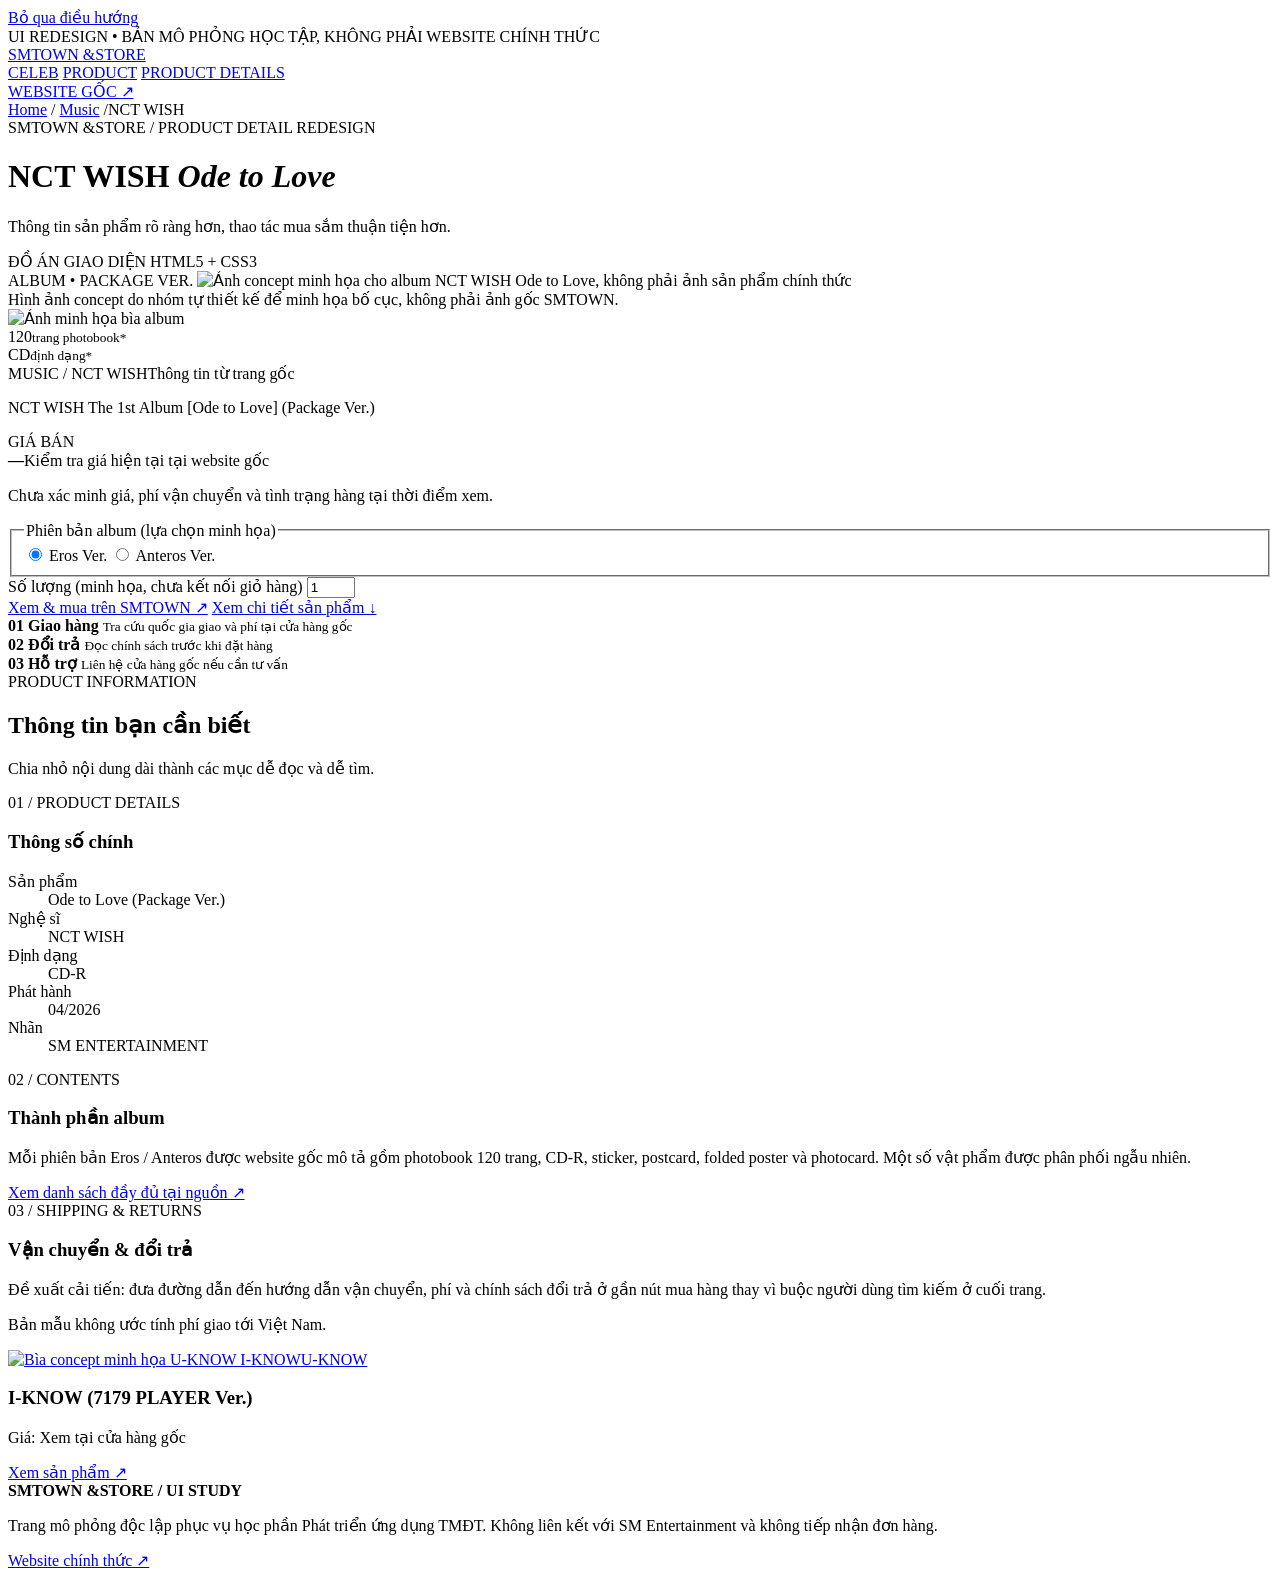
==== index.html @ f1888b81 "Update index.html" ====
<!DOCTYPE html>
<html lang="vi">
    <head>
        <meta charset="UTF-8">
        <meta name="viewport" content="width=device-width, initial-scale=1.0">
        <meta name="description" content="Bài thực hành cải tiến giao diện trang chi tiết sản phẩm SMTOWN &STORE bằng HTML5 và CSS3.">
        <title>NCT WISH – Ode to Love | SMTOWN &STORE – UI Redesign</title>
        <link rel="stylesheet" href="styles.css">
    </head>
    <body>
        <a class="skip-link" href="#main">Bỏ qua điều hướng</a>
        <div class="announcement">UI REDESIGN • BẢN MÔ PHỎNG HỌC TẬP, KHÔNG PHẢI WEBSITE CHÍNH THỨC</div>
        <header class="site-header">
            <div class="header-inner container">
                <a class="brand" href="https://en.smtownandstore.com/" target="_blank" rel="noopener noreferrer" aria-label="SMTOWN and Store - mở website gốc">SMTOWN <span>&amp;STORE</span></a>
                <nav class="primary-nav" aria-label="Điều hướng chính">
                    <a href="#related">CELEB</a>
                    <a href="#related">PRODUCT</a>
                    <a href="#details">PRODUCT DETAILS</a>
                </nav>
                <div class="header-actions">
                <a href="https://en.smtownandstore.com/" target="_blank" rel="noopener noreferrer">WEBSITE GỐC ↗</a>
                </div>
            </div>
    </header>
    <main class="container" id="main">
        <nav class="breadcrumbs" aria-label="Đường dẫn">
            <a href="https://en.smtownandstore.com/">Home</a>
            <span aria-hidden="true">/</span>
            <a href="https://en.smtownandstore.com/category/product/59/">Music</a>
            <span aria-hidden="true">/</span><span aria-current="page">NCT WISH</span>
        </nav>
        <div class="page-intro"><div>
            <span class="eyebrow">SMTOWN &amp;STORE / PRODUCT DETAIL REDESIGN</span>
            <h1>NCT WISH <em>Ode to Love</em></h1>
            <p>Thông tin sản phẩm rõ ràng hơn, thao tác mua sắm thuận tiện hơn.</p>
        </div><span class="design-label">ĐỒ ÁN GIAO DIỆN HTML5 + CSS3</span></div>
        <section class="product-layout" aria-label="Thông tin sản phẩm NCT WISH">
            <div class="gallery">
                <div class="gallery-main">
                    <span class="gallery-tag">ALBUM • PACKAGE VER.</span>
                    <img src="assets/ode-to-love.svg" width="640" height="760" alt="Ảnh concept minh họa cho album NCT WISH Ode to Love, không phải ảnh sản phẩm chính thức"></div>
                <div class="gallery-note">
                    <span class="note-dot"></span> Hình ảnh concept do nhóm tự thiết kế để minh họa bố cục, không phải ảnh gốc SMTOWN.</div>
                <div class="gallery-thumbs"><div class="thumb selected"><img src="assets/ode-to-love.svg" alt="Ảnh minh họa bìa album"></div>
                <div class="thumb info-tile">
                    <span>120</span><small>trang photobook*</small></div>
                <div class="thumb info-tile">
                    <span>CD</span><small>định dạng*</small></div>
                </div>
            </div>
            <div class="purchase-panel">
                <div class="status-line">
                    <span class="pill">MUSIC / NCT WISH</span><span class="availability">Thông tin từ trang gốc</span></div>
                <p class="product-subtitle">NCT WISH The 1st Album [Ode to Love] (Package Ver.)</p>
                <div class="price-block">
                    <span class="price-label">GIÁ BÁN</span>
                    <div class="price-line">
                        <strong>—</strong><span>Kiểm tra giá hiện tại tại website gốc</span></div>
                        <p>Chưa xác minh giá, phí vận chuyển và tình trạng hàng tại thời điểm xem.</p>
                    </div>
                    <form class="purchase-form" action="https://en.smtownandstore.com/product/nct-wish-the-1st-album-ode-to-love-package-ver/28278/" method="get" target="_blank">
                        <fieldset>
                            <legend>Phiên bản album <span>(lựa chọn minh họa)</span></legend>
                            <div class="options">
                                <label>
                                    <input type="radio" name="version" value="eros" checked>
                                    <span>Eros Ver.</span>
                                </label>
                                <label>
                                    <input type="radio" name="version" value="anteros">
                                    <span>Anteros Ver.</span>
                                </label>
                            </div>
                        </fieldset>
                        <label class="quantity-label" for="quantity">Số lượng <span>(minh họa, chưa kết nối giỏ hàng)</span></label>
                        <input id="quantity" type="number" name="quantity" min="1" max="20" value="1" inputmode="numeric">
                        <div class="buy-actions">
                            <a class="btn btn-primary" href="https://en.smtownandstore.com/product/nct-wish-the-1st-album-ode-to-love-package-ver/28278/" target="_blank" rel="noopener noreferrer">Xem &amp; mua trên SMTOWN ↗</a>
                            <a class="btn btn-secondary" href="#details">Xem chi tiết sản phẩm ↓</a>
                        </div>
                    </form>
                    <div class="policy-list"><div>
                        <b>01</b>
                        <span>
                            <strong>Giao hàng</strong>
                            <small>Tra cứu quốc gia giao và phí tại cửa hàng gốc</small>
                        </span>
                    </div>
                    <div>
                        <b>02</b>
                        <span>
                            <strong>Đổi trả</strong>
                            <small>Đọc chính sách trước khi đặt hàng</small>
                        </span>
                    </div>
                    <div>
                        <b>03</b>
                        <span>
                            <strong>Hỗ trợ</strong>
                            <small>Liên hệ cửa hàng gốc nếu cần tư vấn</small>
                        </span>
                    </div>
                </div>
            </div>
        </section>
        <section id="details" class="product-details">
            <div class="section-heading">
                <span class="eyebrow">PRODUCT INFORMATION</span>
                <h2>Thông tin bạn cần biết</h2>
                <p>Chia nhỏ nội dung dài thành các mục dễ đọc và dễ tìm.</p>
            </div>
            <div class="details-grid">
                <article class="detail-card">
                    <span class="detail-number">01 / PRODUCT DETAILS</span>
                    <h3>Thông số chính</h3>
                    <dl>
                        <div>
                            <dt>Sản phẩm</dt>
                            <dd>Ode to Love (Package Ver.)</dd>
                        </div>
                        <div>
                            <dt>Nghệ sĩ</dt>
                            <dd>NCT WISH</dd>
                        </div>
                        <div>
                            <dt>Định dạng</dt>
                            <dd>CD-R</dd>
                        </div>
                        <div>
                            <dt>Phát hành</dt>
                            <dd>04/2026</dd>
                        </div>
                        <div>
                            <dt>Nhãn</dt>
                            <dd>SM ENTERTAINMENT</dd>
                        </div>
                    </dl>
                </article>
                <article class="detail-card">
                    <span class="detail-number">02 / CONTENTS</span>
                    <h3>Thành phần album</h3>
                    <p>Mỗi phiên bản Eros / Anteros được website gốc mô tả gồm photobook 120 trang, CD-R, sticker, postcard, folded poster và photocard. Một số vật phẩm được phân phối ngẫu nhiên.</p>
                    <a class="text-link" href="https://en.smtownandstore.com/product/nct-wish-the-1st-album-ode-to-love-package-ver/28278/" target="_blank" rel="noopener noreferrer">Xem danh sách đầy đủ tại nguồn ↗</a>
                </article>
                <article class="detail-card">
                    <span class="detail-number">03 / SHIPPING &amp; RETURNS</span>
                    <h3>Vận chuyển &amp; đổi trả</h3>
                    <p>Đề xuất cải tiến: đưa đường dẫn đến hướng dẫn vận chuyển, phí và chính sách đổi trả ở gần nút mua hàng thay vì buộc người dùng tìm kiếm ở cuối trang.</p>
                    <p class="disclaimer">Bản mẫu không ước tính phí giao tới Việt Nam.</p>
                </article>
            </div>
        </section>
<article class="product-card"><a class="card-image" href="https://en.smtownandstore.com/product/u-know-the-1st-album-i-know-7179-player-verlimited/27840/category/1/display/3/" target="_blank" rel="noopener noreferrer"><img src="assets/i-know.svg" alt="Bìa concept minh họa U-KNOW I-KNOW" loading="lazy"><span class="card-badge">U-KNOW</span></a><div class="card-info"><h3>I-KNOW (7179 PLAYER Ver.)</h3><p>Giá: Xem tại cửa hàng gốc</p><a href="https://en.smtownandstore.com/product/u-know-the-1st-album-i-know-7179-player-verlimited/27840/category/1/display/3/" target="_blank" rel="noopener noreferrer">Xem sản phẩm ↗</a></div></article>
</div></section></main><footer class="footer"><div class="container footer-inner"><strong>SMTOWN &amp;STORE <span>/ UI STUDY</span></strong><p>Trang mô phỏng độc lập phục vụ học phần Phát triển ứng dụng TMĐT. Không liên kết với SM Entertainment và không tiếp nhận đơn hàng.</p><a href="https://en.smtownandstore.com/" target="_blank" rel="noopener noreferrer">Website chính thức ↗</a></div></footer></body></html>
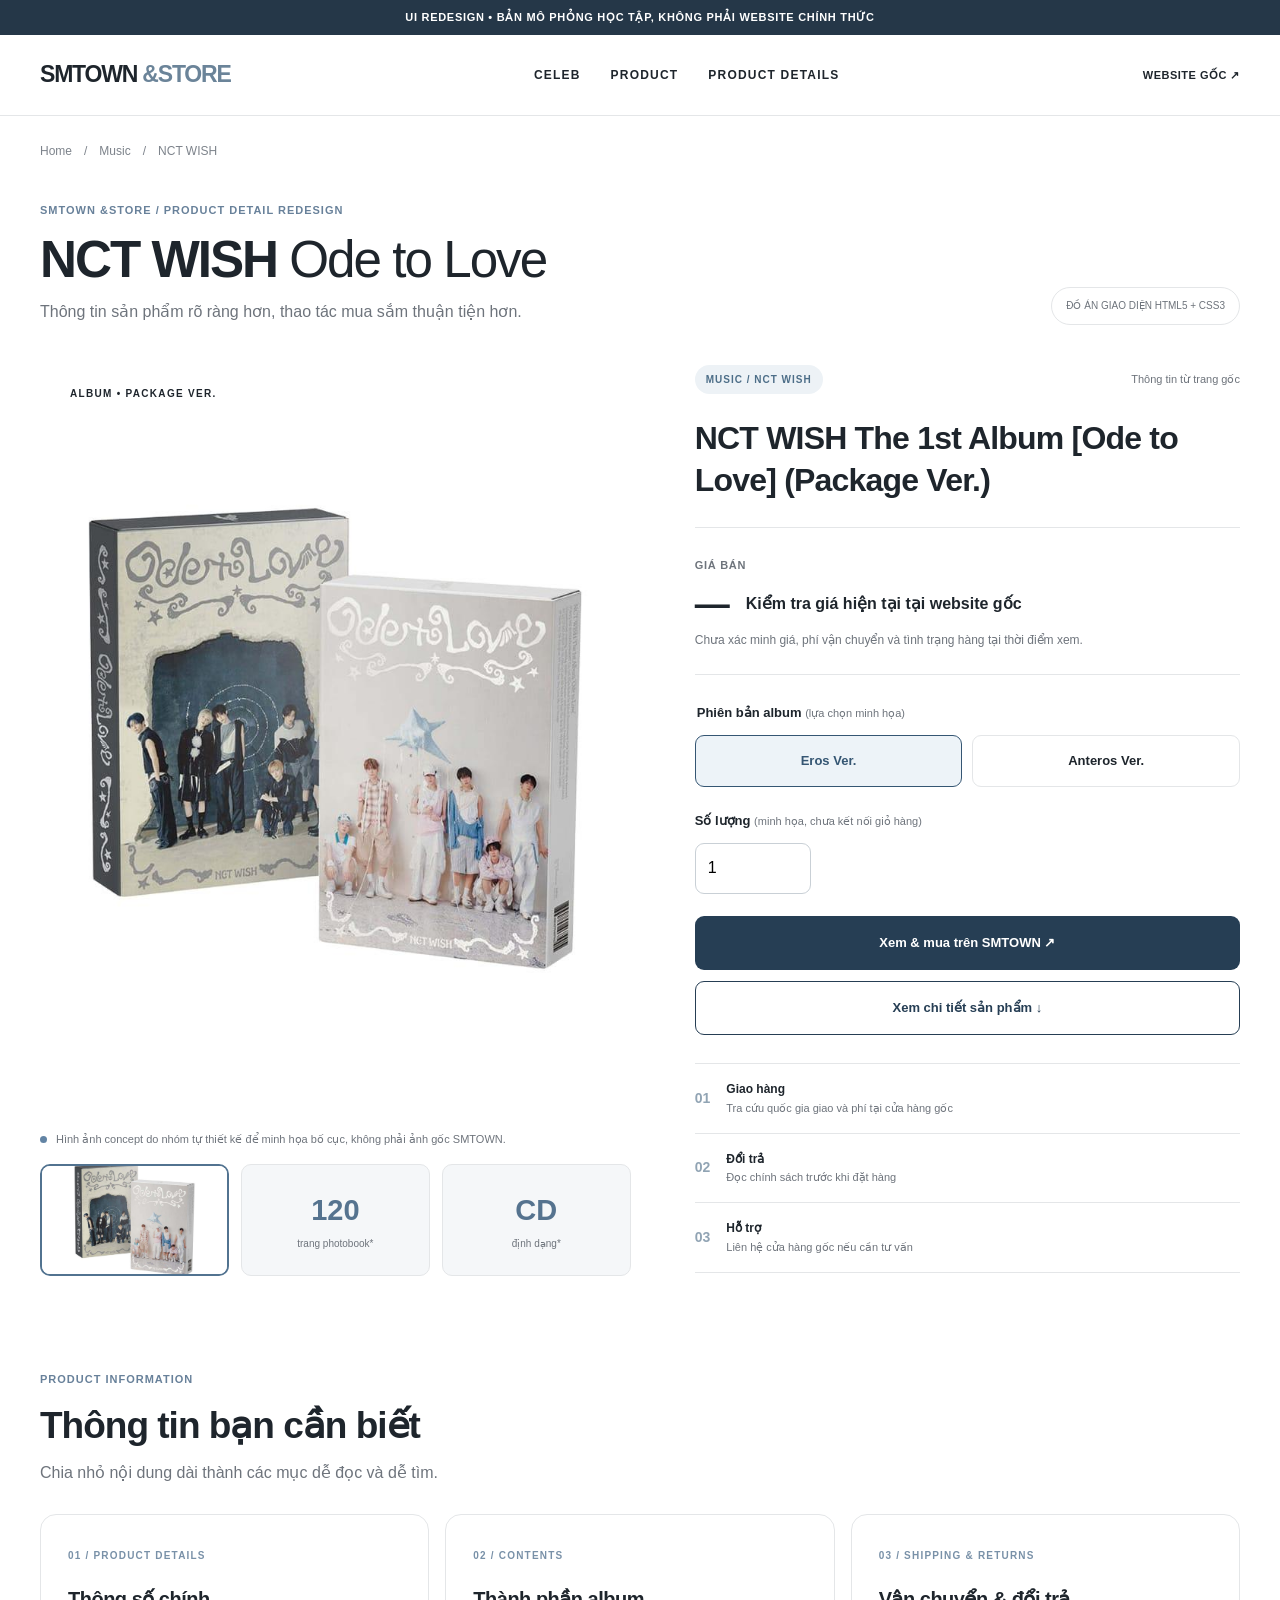
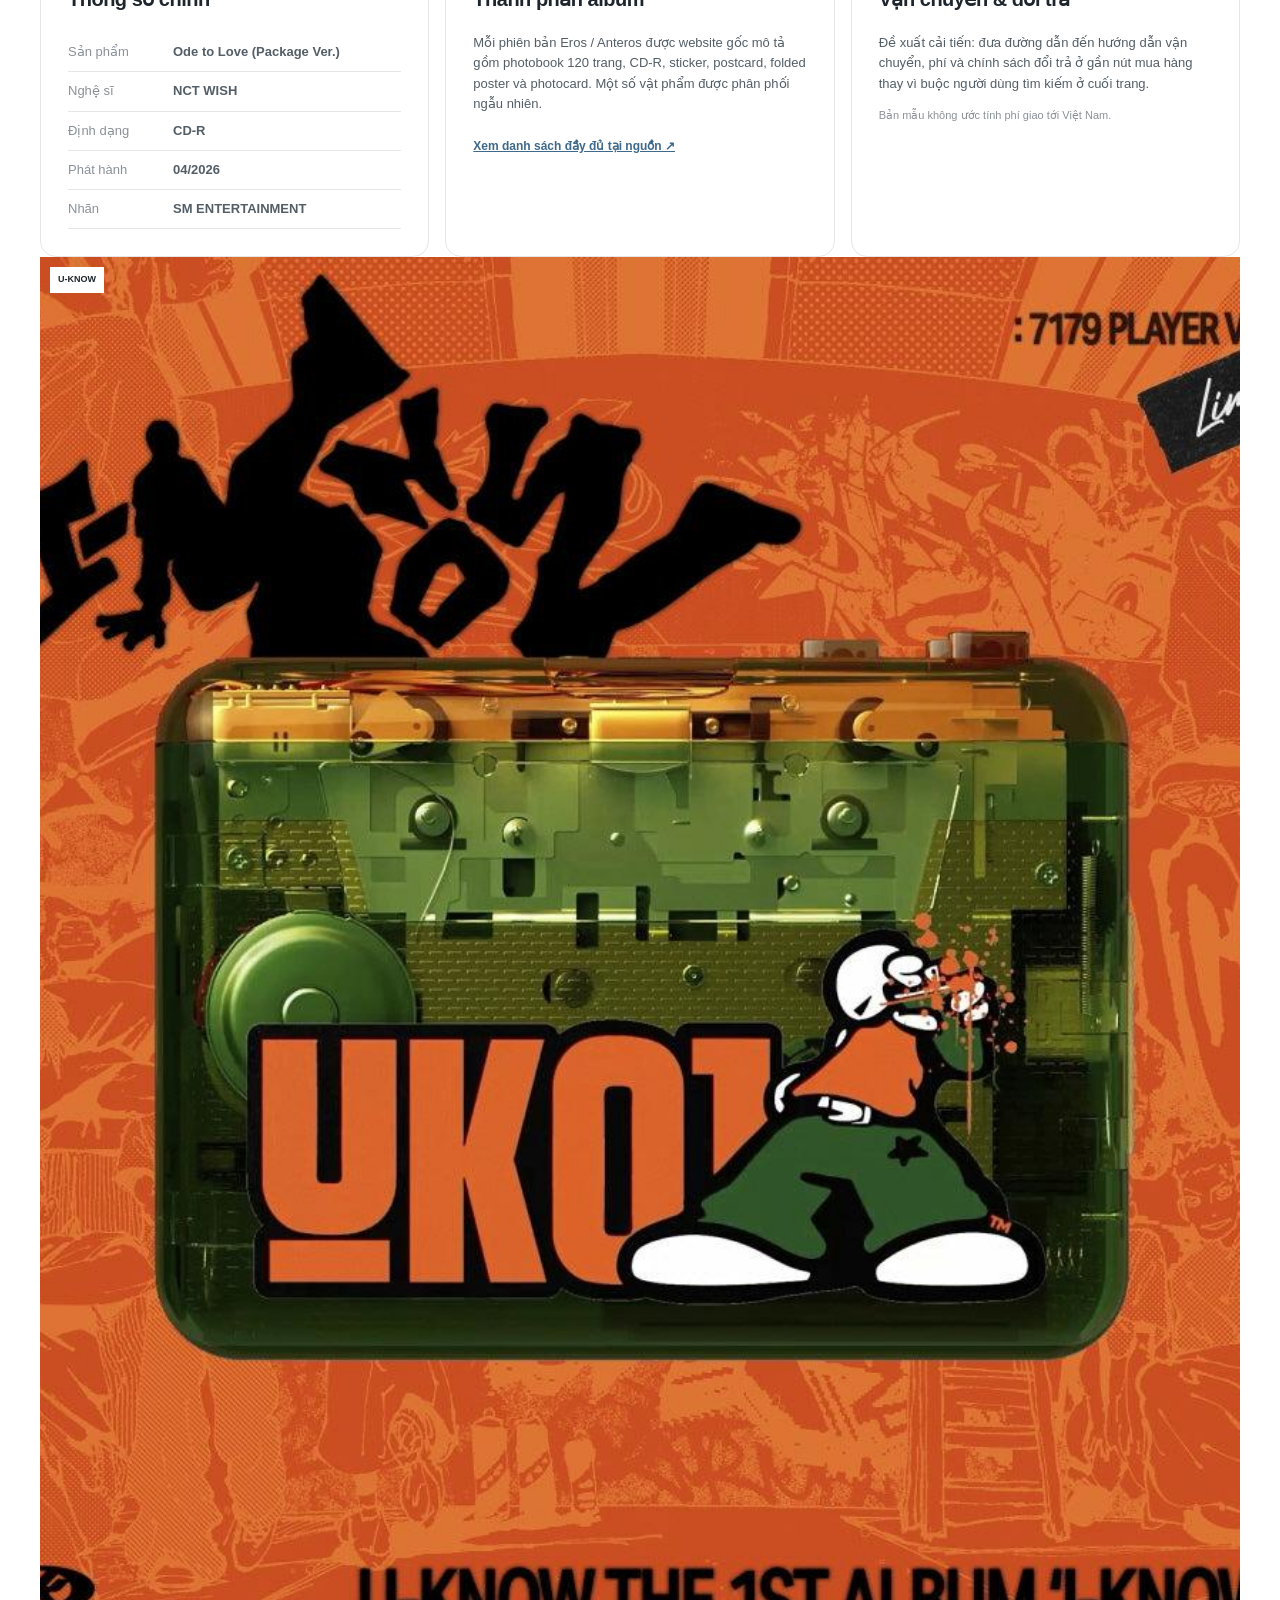
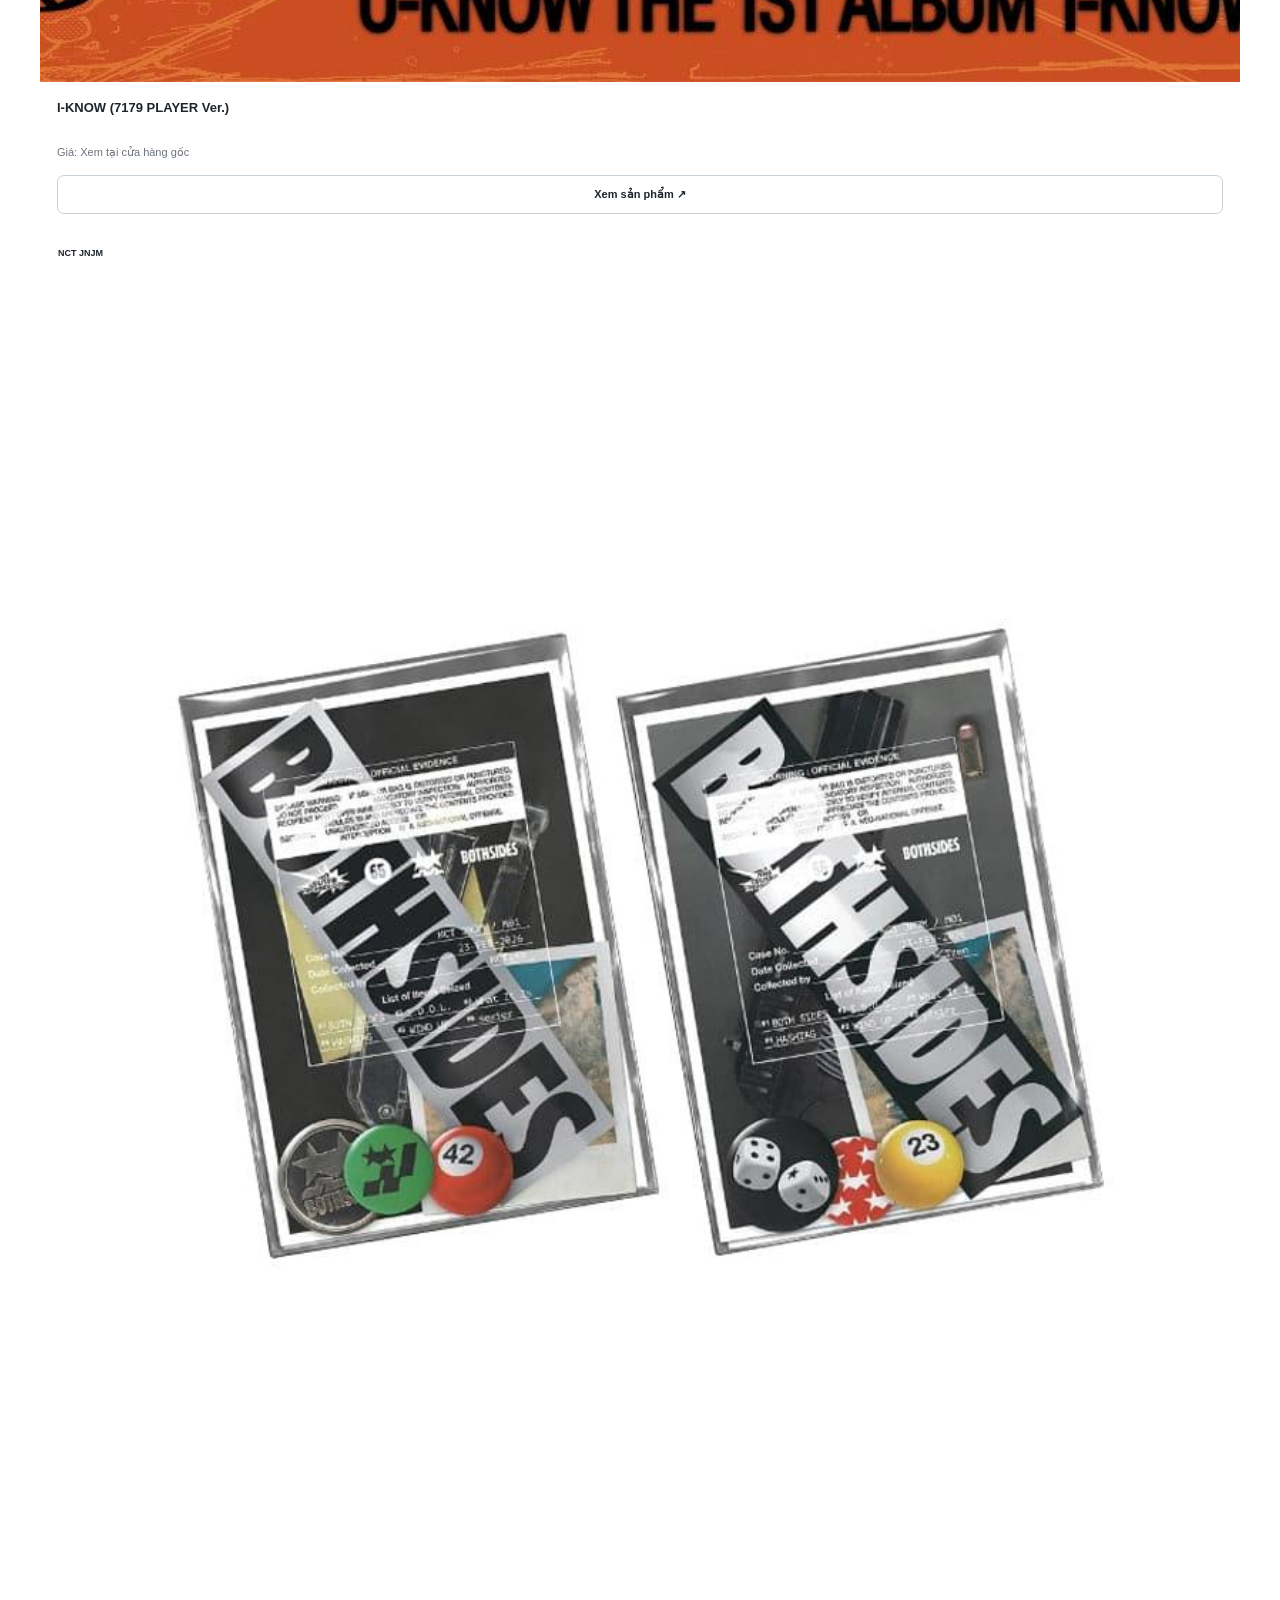
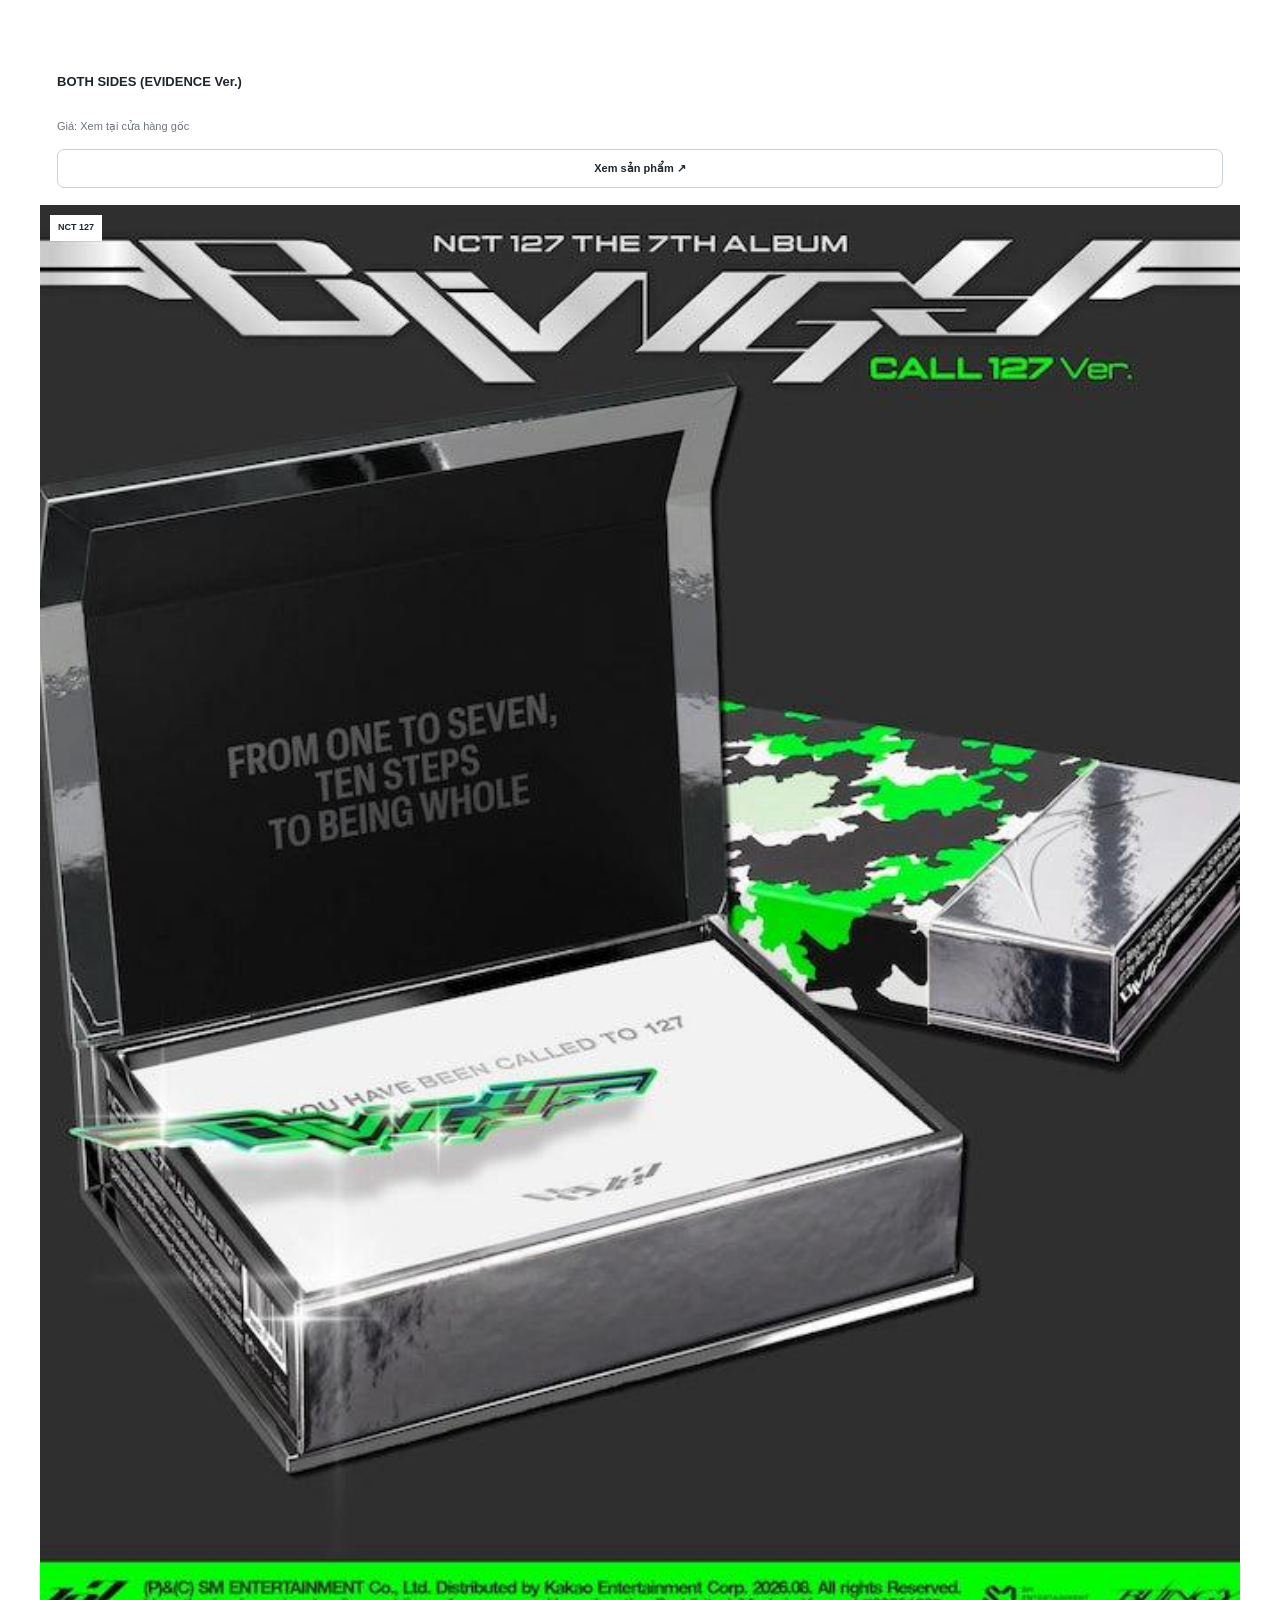
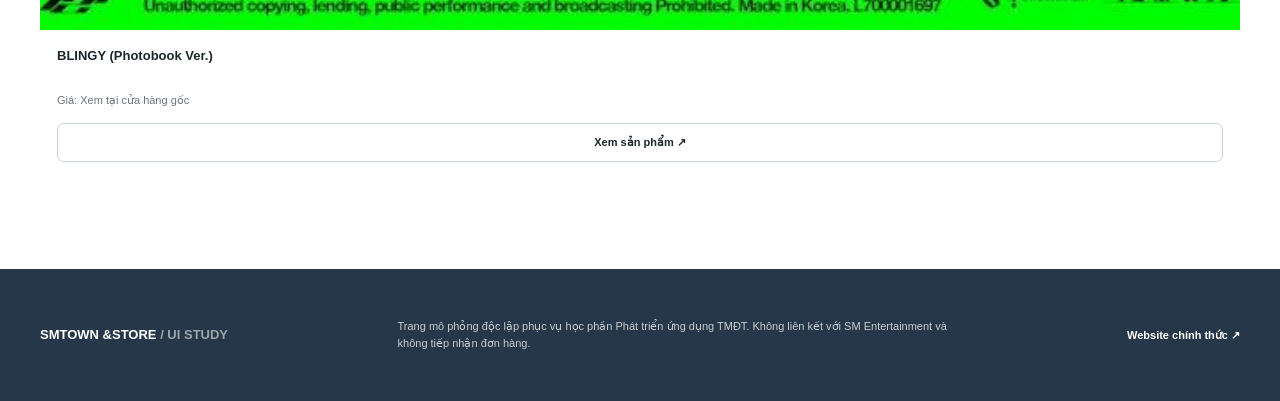
==== commit c3ac5645: "Add images & update index" ====
--- a/index.html
+++ b/index.html
@@ -5,7 +5,7 @@
         <meta name="viewport" content="width=device-width, initial-scale=1.0">
         <meta name="description" content="Bài thực hành cải tiến giao diện trang chi tiết sản phẩm SMTOWN &STORE bằng HTML5 và CSS3.">
         <title>NCT WISH – Ode to Love | SMTOWN &STORE – UI Redesign</title>
-        <link rel="stylesheet" href="styles.css">
+        <link rel="stylesheet" href="css/style.css">
     </head>
     <body>
         <a class="skip-link" href="#main">Bỏ qua điều hướng</a>
@@ -39,10 +39,10 @@
             <div class="gallery">
                 <div class="gallery-main">
                     <span class="gallery-tag">ALBUM • PACKAGE VER.</span>
-                    <img src="assets/ode-to-love.svg" width="640" height="760" alt="Ảnh concept minh họa cho album NCT WISH Ode to Love, không phải ảnh sản phẩm chính thức"></div>
+                    <img src="images/product-demo.jpe" width="640" height="760" alt="Ảnh concept minh họa cho album NCT WISH Ode to Love, không phải ảnh sản phẩm chính thức"></div>
                 <div class="gallery-note">
                     <span class="note-dot"></span> Hình ảnh concept do nhóm tự thiết kế để minh họa bố cục, không phải ảnh gốc SMTOWN.</div>
-                <div class="gallery-thumbs"><div class="thumb selected"><img src="assets/ode-to-love.svg" alt="Ảnh minh họa bìa album"></div>
+                <div class="gallery-thumbs"><div class="thumb selected"><img src="images/product-demo.jpe" alt="Ảnh minh họa bìa album"></div>
                 <div class="thumb info-tile">
                     <span>120</span><small>trang photobook*</small></div>
                 <div class="thumb info-tile">
@@ -151,5 +151,36 @@
                 </article>
             </div>
         </section>
-<article class="product-card"><a class="card-image" href="https://en.smtownandstore.com/product/u-know-the-1st-album-i-know-7179-player-verlimited/27840/category/1/display/3/" target="_blank" rel="noopener noreferrer"><img src="assets/i-know.svg" alt="Bìa concept minh họa U-KNOW I-KNOW" loading="lazy"><span class="card-badge">U-KNOW</span></a><div class="card-info"><h3>I-KNOW (7179 PLAYER Ver.)</h3><p>Giá: Xem tại cửa hàng gốc</p><a href="https://en.smtownandstore.com/product/u-know-the-1st-album-i-know-7179-player-verlimited/27840/category/1/display/3/" target="_blank" rel="noopener noreferrer">Xem sản phẩm ↗</a></div></article>
+<article class="product-card-1">
+    <a class="card-image" href="https://en.smtownandstore.com/product/u-know-the-1st-album-i-know-7179-player-verlimited/27840/category/1/display/3/" target="_blank" rel="noopener noreferrer">
+        <img src="images/iknow.jpe" alt="Bìa concept minh họa U-KNOW I-KNOW" loading="lazy">
+        <span class="card-badge">U-KNOW</span>
+    </a>
+    <div class="card-info">
+        <h3>I-KNOW (7179 PLAYER Ver.)</h3>
+        <p>Giá: Xem tại cửa hàng gốc</p>
+        <a href="https://en.smtownandstore.com/product/u-know-the-1st-album-i-know-7179-player-verlimited/27840/category/1/display/3/" target="_blank" rel="noopener noreferrer">Xem sản phẩm ↗</a>
+    </div>
+<article class="product-card-2">
+    <a class="card-image" href="https://en.smtownandstore.com/product/nct-jnjm-the-1st-mini-album-both-sides-smart-versmart-album/28114/" target="_blank" rel="noopener noreferrer">
+        <img src="images/bothside.jpe" alt="Bìa concept minh họa NCT JNJM Both Sides" loading="lazy">
+        <span class="card-badge">NCT JNJM</span>
+    </a>
+    <div class="card-info">
+            <h3>BOTH SIDES (EVIDENCE Ver.)</h3>
+            <p>Giá: Xem tại cửa hàng gốc</p>
+            <a href="https://en.smtownandstore.com/product/nct-jnjm-the-1st-mini-album-both-sides-smart-versmart-album/28114/" target="_blank" rel="noopener noreferrer">Xem sản phẩm ↗</a>
+        </div>
+    </article>
+<article class="product-card-3">
+    <a class="card-image" href="https://en.smtownandstore.com/product/nct-127-lucky-draw-event-the-7th-album-blingy-photobook-ver-smtrue-exc/29340/category/58/display/1/" target="_blank" rel="noopener noreferrer">
+        <img src="images/blingy.jpe" alt="Bìa concept minh họa NCT 127 Blingy" loading="lazy">
+        <span class="card-badge">NCT 127</span>
+    </a>
+    <div class="card-info">
+        <h3>BLINGY (Photobook Ver.)</h3>
+        <p>Giá: Xem tại cửa hàng gốc</p>
+        <a href="https://en.smtownandstore.com/product/nct-127-lucky-draw-event-the-7th-album-blingy-photobook-ver-smtrue-exc/29340/category/58/display/1/" target="_blank" rel="noopener noreferrer">Xem sản phẩm ↗</a>
+    </div>
+</article>
 </div></section></main><footer class="footer"><div class="container footer-inner"><strong>SMTOWN &amp;STORE <span>/ UI STUDY</span></strong><p>Trang mô phỏng độc lập phục vụ học phần Phát triển ứng dụng TMĐT. Không liên kết với SM Entertainment và không tiếp nhận đơn hàng.</p><a href="https://en.smtownandstore.com/" target="_blank" rel="noopener noreferrer">Website chính thức ↗</a></div></footer></body></html>
--- a/css/style.css
+++ b/css/style.css
@@ -0,0 +1,559 @@
+:root
+{
+    --ink:#1e252c;
+    --muted:#6e747c;
+    --line:#e4e6e8;
+    --accent:#425e79;
+    --wash:#f5f7f9;
+    --paper:#fff;
+    --radius:16px
+}
+*{box-sizing:border-box}
+html{scroll-behavior:smooth}
+body{
+    margin:0;
+    background:var(--paper);
+    color:var(--ink);
+    font-family:"Segoe UI",Roboto,"Helvetica Neue",Arial,sans-serif;
+    line-height:1.55
+}
+a{
+    color:inherit;
+    text-decoration:none
+}
+img{
+    max-width:100%;
+    display:block
+}
+button,input{font:inherit}.container{
+    width:min(1200px,calc(100% - 48px));
+    margin:auto
+}
+:focus-visible{
+    outline:3px solid #286dba;
+    outline-offset:4px
+}
+.skip-link{
+    position:absolute;
+    left:12px;
+    top:-60px;
+    background:#fff;
+    padding:10px;
+    z-index:20
+}
+.skip-link:focus{top:10px}
+.announcement{
+    background:#253748;
+    color:white;
+    text-align:center;
+    padding:9px 15px;
+    font-size:11px;
+    font-weight:bold;
+    letter-spacing:.7px
+}
+.site-header{
+    border-bottom:1px solid var(--line);
+    background:#fff
+}
+.header-inner{
+    min-height:80px;
+    display:flex;
+    align-items:center;
+    justify-content:space-between;
+    gap:28px
+}
+.brand{
+    font-size:23px;
+    font-weight:800;
+    letter-spacing:-1.2px;
+    white-space:nowrap
+}
+.brand span{color:#6b8499}
+.primary-nav{
+    display:flex;
+    gap:30px;
+    font-weight:700;
+    font-size:12px;
+    letter-spacing:1.2px
+}
+.primary-nav a:hover,.header-actions a:hover,.text-link:hover{color:#567d9b}
+.header-actions{
+    font-size:11px;
+    font-weight:700;
+    letter-spacing:.5px
+}
+.breadcrumbs{
+    display:flex;
+    align-items:center;
+    gap:12px;
+    color:#7d838b;
+    font-size:12px;
+    margin:26px 0 36px
+}
+.breadcrumbs a:hover{text-decoration:underline}
+.page-intro{
+    display:flex;
+    align-items:flex-end;
+    justify-content:space-between;
+    gap:20px;
+    margin-bottom:34px
+}
+.eyebrow{
+    font-size:11px;
+    letter-spacing:1px;
+    font-weight:800;
+    color:#68819a
+}
+.page-intro h1{
+    font-size:clamp(32px,4vw,52px);
+    line-height:1.1;
+    letter-spacing:-2px;
+    margin:11px 0
+}
+.page-intro h1 em{
+    font-weight:500;
+    font-family:inherit;
+    font-style:normal
+}
+.page-intro p,.section-heading p{
+    color:var(--muted);
+    margin:0
+}
+.design-label{
+    border:1px solid var(--line);
+    padding:10px 14px;
+    border-radius:50px;
+    font-size:10px;
+    color:var(--muted);
+    white-space:nowrap
+}
+.product-layout{
+    display:grid;
+    grid-template-columns:minmax(0,1.04fr) minmax(0,.96fr);
+    gap:clamp(30px,5vw,72px);
+    align-items:start
+}
+.gallery-main{
+    position:relative;
+    overflow:hidden;
+    background:#e9eff5;
+    border-radius:var(--radius)
+}
+.gallery-main img{
+    width:100%;
+    aspect-ratio:640/760;
+    object-fit:cover
+}
+.gallery-tag{
+    position:absolute;
+    top:18px;
+    left:18px;
+    z-index:1;
+    background:#fff;
+    padding:9px 12px;
+    font-size:10px;
+    letter-spacing:1.3px;
+    font-weight:800
+}
+.gallery-note{
+    display:flex;
+    align-items:center;
+    gap:9px;
+    color:var(--muted);
+    font-size:11px;
+    margin:12px 0
+}
+.note-dot{
+    height:7px;
+    width:7px;
+    flex:none;
+    background:#6284a4;
+    border-radius:50%
+}
+.gallery-thumbs{
+    display:grid;
+    grid-template-columns:repeat(3,1fr);
+    gap:12px;margin-top:16px
+}
+.thumb{
+    height:112px;
+    border:1px solid var(--line);
+    border-radius:10px;
+    overflow:hidden
+}
+.thumb.selected{border:2px solid #527390}
+.thumb img{
+    height:100%;
+    width:100%;
+    object-fit:cover
+}
+.info-tile{
+    display:flex;
+    align-items:center;
+    justify-content:center;
+    flex-direction:column;
+    background:var(--wash);
+    gap:3px
+}
+.info-tile span{
+    font-size:29px;
+    font-weight:bold;
+    color:#55738f
+}
+.info-tile small{
+    color:var(--muted);
+    font-size:10px;
+    text-align:center
+}
+.purchase-panel{padding-top:6px}
+.status-line{
+    display:flex;
+    justify-content:space-between;
+    gap:12px;
+    align-items:center
+}
+.pill{
+    background:#edf2f6;
+    color:#4d6e88;
+    border-radius:99px;
+    padding:7px 11px;
+    font-size:10px;
+    font-weight:800;
+    letter-spacing:1px
+}
+.availability{
+    font-size:11px;
+    color:var(--muted)
+}
+.product-subtitle{
+    font-size:clamp(22px,2.6vw,32px);
+    line-height:1.3;
+    font-weight:700;
+    letter-spacing:-.8px;
+    margin:24px 0 26px
+}
+.price-block{
+    border-top:1px solid var(--line);
+    border-bottom:1px solid var(--line);
+    padding:24px 0
+}
+.price-label{
+    font-size:11px;
+    color:var(--muted);
+    letter-spacing:.7px;
+    font-weight:bold
+}
+.price-line{
+    display:flex;
+    align-items:center;
+    gap:16px
+}
+.price-line strong{font-size:35px}
+.price-line span{font-weight:700}
+.price-block p{
+    font-size:12px;
+    color:var(--muted);
+    margin:0
+}
+.purchase-form{margin-top:28px}
+fieldset{
+    padding:0;
+    border:0;
+    margin:0 0 24px}legend,
+    .quantity-label{
+        font-weight:700;
+        font-size:13px;
+        margin-bottom:12px;
+        display:block}legend span,
+        .quantity-label span{
+            font-weight:400;
+            color:var(--muted);
+            font-size:11px
+        }
+        .options{
+            display:grid;
+            grid-template-columns:1fr 1fr;
+            gap:10px
+        }
+        .options label{
+            position:relative;
+            cursor:pointer
+        }
+        .options input{
+            position:absolute;
+            opacity:0
+        }
+        .options span{
+            border:1.5px solid var(--line);
+            border-radius:9px;
+            padding:15px;
+            display:block;
+            font-size:13px;
+            text-align:center;
+            font-weight:bold
+        }
+        .options input:checked+span{
+            border-color:#355673;
+            background:#edf3f8;
+            color:#355673
+        }
+        .options input:focus-visible+span{
+            outline:3px solid #286dba;
+            outline-offset:3px
+        }
+        #quantity{
+            width:116px;
+            padding:12px;
+            border:1px solid #c9d0d6;
+            border-radius:9px;
+            margin:0 0 22px
+        }
+        .buy-actions{
+            display:grid;
+            gap:11px
+        }
+        .btn{
+            display:flex;
+            justify-content:center;
+            align-items:center;
+            text-align:center;
+            min-height:54px;
+            padding:14px 16px;
+            border-radius:9px;
+            font-size:13px;
+            font-weight:800;
+            transition:background-color .15s
+        }
+        .btn-primary{
+            background:#263e54;
+            color:white
+        }
+        .btn-primary:hover{background:#385c7a}
+        .btn-secondary{
+            border:1.5px solid #263e54;
+            color:#263e54
+        }
+        .btn-secondary:hover{background:#eff4f8}
+        .policy-list{
+            margin-top:28px;
+            border-top:1px solid var(--line)
+        }
+        .policy-list>div{
+            display:flex;
+            align-items:center;
+            gap:16px;
+            border-bottom:1px solid var(--line);
+            padding:16px 0
+        }
+        .policy-list b{
+            color:#91a4b4;
+            font-size:14px
+        }
+        .policy-list span{
+            display:flex;
+            flex-direction:column;
+            gap:1px
+        }
+        .policy-list strong{font-size:12px}
+        .policy-list small{
+            font-size:11px;
+            color:var(--muted)
+        }
+        .product-details,.related-products{padding-top:90px}
+        .section-heading{margin-bottom:28px}
+        .section-heading h2{
+            font-size:clamp(25px,3vw,37px);
+            letter-spacing:-1px;
+            margin:7px 0 6px
+        }
+        .details-grid{
+            display:grid;
+            grid-template-columns:repeat(3,minmax(0,1fr));
+            gap:16px
+        }
+        .detail-card{
+            border:1px solid var(--line);
+            border-radius:var(--radius);
+            padding:27px;
+            background:#fff;
+            min-height:290px
+        }
+        .detail-number{
+            font-size:10px;
+            font-weight:800;
+            letter-spacing:1.2px;
+            color:#7991a8
+        }
+        .detail-card h3{
+            font-size:20px;
+            letter-spacing:-.5px;
+            margin:18px 0
+        }
+        .detail-card p,.detail-card dl{
+            font-size:13px;
+            color:#535e67
+        }
+        .detail-card dl{margin:0}
+        .detail-card dl>div{
+            border-bottom:1px solid var(--line);
+            padding:9px 0;
+            display:grid;
+            grid-template-columns:100px 1fr;
+            gap:5px
+        }
+        .detail-card dt{color:#8a9198}
+        .detail-card dd{
+            margin:0;
+            font-weight:700
+        }
+        .text-link{
+            display:inline-block;
+            color:#3f698a;
+            text-decoration:underline;
+            font-size:12px;
+            font-weight:700;
+            margin-top:10px
+        }
+        .detail-card .disclaimer{
+            font-size:11px;
+            color:#8a9198
+        }
+        .section-heading-inline{
+            display:flex;
+            justify-content:space-between;
+            align-items:end;
+            gap:14px
+        }
+        .section-note{
+            font-size:11px;
+            color:#888
+        }
+        .product-grid{
+            display:grid;
+            grid-template-columns:repeat(4,minmax(0,1fr));
+            gap:18px
+        }
+        .product-card{
+            border:1px solid var(--line);
+            border-radius:13px;
+            overflow:hidden
+        }
+        .card-image{
+            display:block;
+            position:relative;
+            overflow:hidden;
+            background:var(--wash)
+        }
+        .card-image img{
+            width:100%;
+            aspect-ratio:640/760;
+            object-fit:cover;
+            transition:transform .2s
+        }
+        .card-image:hover img{transform:scale(1.03)}
+        .card-badge{
+            position:absolute;
+            top:10px;
+            left:10px;
+            font-size:9px;
+            background:white;
+            padding:6px 8px;
+            font-weight:bold
+        }
+        .card-info{padding:17px}
+        .card-info h3{
+            font-size:13px;
+            margin:0 0 8px;
+            line-height:1.35;
+            min-height:37px
+        }
+        .card-info p{
+            font-size:11px;
+            color:var(--muted);
+            margin:0 0 14px
+        }
+        .card-info>a{
+            display:block;
+            border:1px solid #c8d2db;
+            text-align:center;
+            border-radius:7px;
+            padding:10px;
+            font-size:11px;
+            font-weight:bold
+        }
+        .card-info>a:hover{background:#eef4f8}
+        .footer{
+            background:#253748;
+            color:#fff;
+            margin-top:90px
+        }
+        .footer-inner{
+            padding:38px 0;
+            display:flex;
+            gap:26px;
+            justify-content:space-between;
+            align-items:center
+        }
+        .footer strong{
+            white-space:nowrap;
+            font-size:13px
+        }
+        .footer strong span{opacity:.55}
+        .footer p{
+            font-size:11px;
+            opacity:.75;
+            max-width:560px
+        }
+        .footer a{
+            font-size:11px;
+            font-weight:bold;
+            white-space:nowrap
+        }
+        @media(max-width:900px)
+        {
+            .header-inner{min-height:67px}
+            .primary-nav{gap:16px}
+            .header-actions{display:none}
+            .product-layout{gap:25px}
+            .details-grid{grid-template-columns:1fr 1fr}
+            .product-grid{grid-template-columns:repeat(2,1fr)}
+        }
+        @media(max-width:700px)
+        {
+            .container{width:min(100% - 32px,520px)}
+            .announcement{font-size:9px}
+            .brand{font-size:21px}
+            .primary-nav a:nth-child(1),.primary-nav a:nth-child(3){display:none}
+            .breadcrumbs{margin:17px 0 24px;flex-wrap:wrap}
+            .page-intro{margin-bottom:25px}
+            .page-intro h1{letter-spacing:-1px}
+            .design-label{display:none}
+            .product-layout{grid-template-columns:1fr;gap:30px}
+            .gallery-thumbs{gap:8px}
+            .thumb{height:88px}
+            .price-block{padding:20px 0}
+            .purchase-panel{padding:0}
+            .product-details,.related-products{padding-top:64px}
+            .details-grid{grid-template-columns:1fr}
+            .detail-card{min-height:0}
+            .section-heading-inline{display:block}
+            .section-note{display:block;margin-top:8px}
+            .product-grid{gap:10px}
+            .card-info{padding:12px}
+            .card-info h3{font-size:12px}
+            .footer{margin-top:64px}
+            .footer-inner{display:block}
+            .footer-inner>*{display:block;margin:0 0 14px}
+        }
+        @media(max-width:360px)
+        {
+            .product-grid{grid-template-columns:1fr}
+            .options{grid-template-columns:1fr}
+            .price-line{display:block}
+            .primary-nav{display:none}
+        }
+        @media(prefers-reduced-motion:reduce)
+        {
+            html{scroll-behavior:auto}
+            *,*::before,*::after{transition:none!important}
+        }
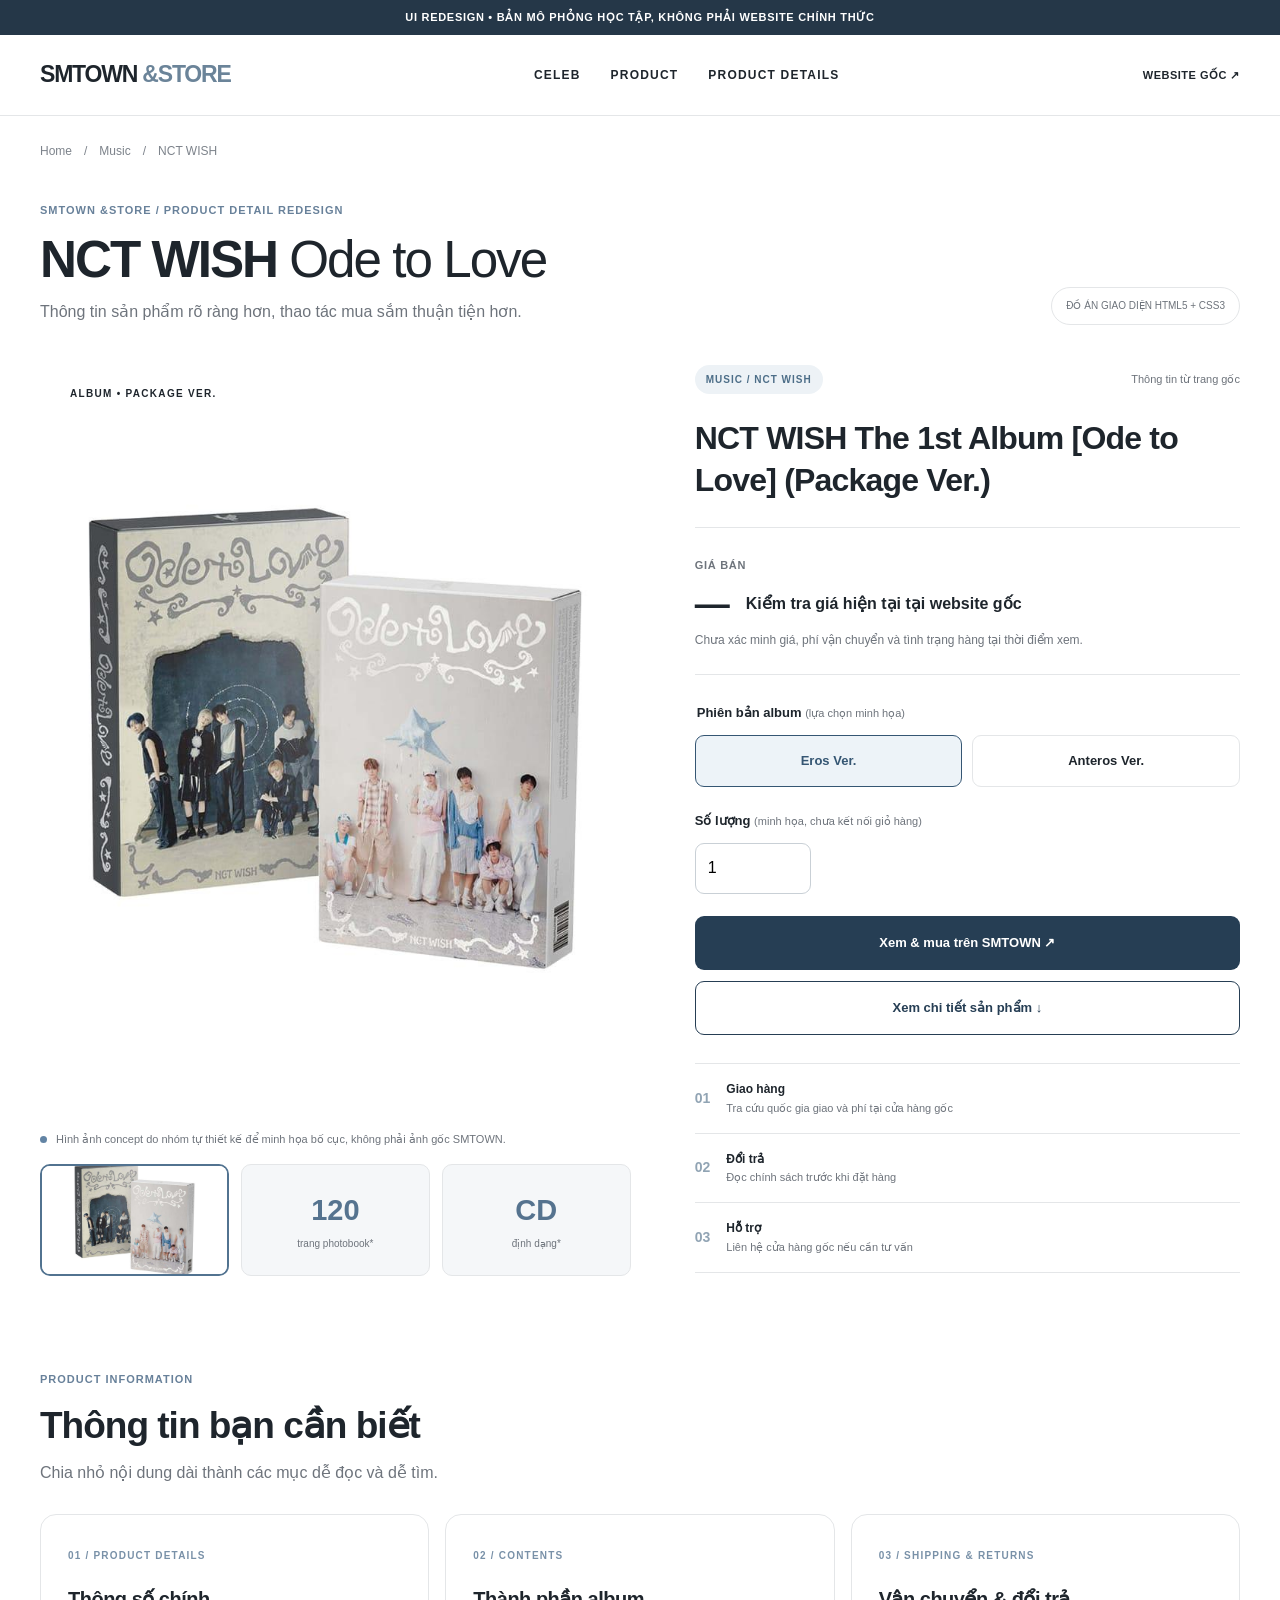
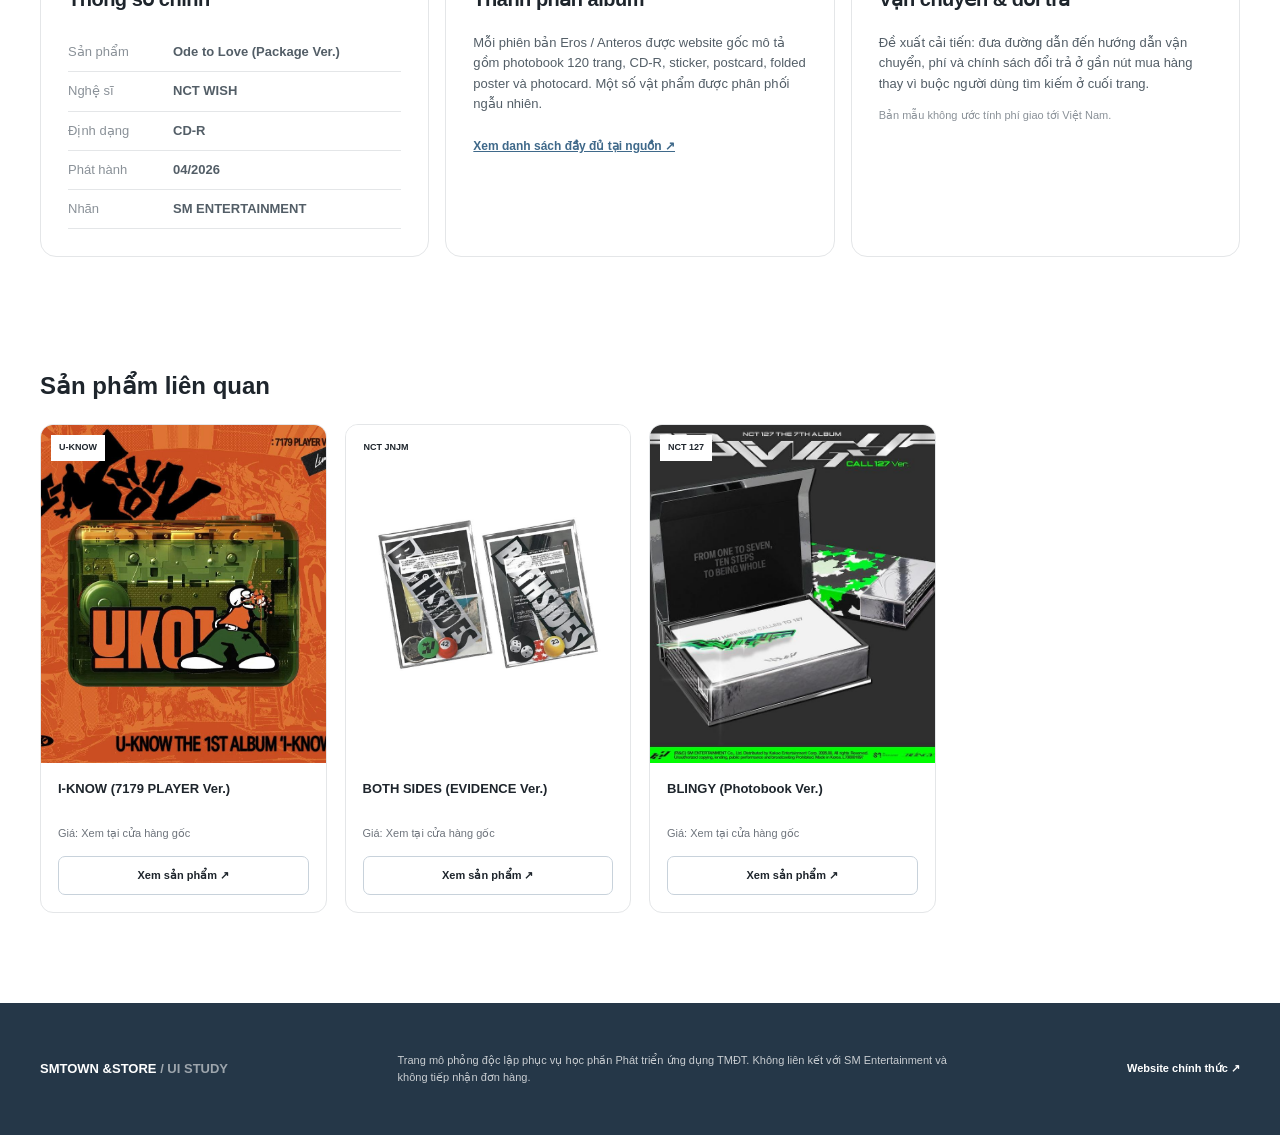
==== commit fc3868f0: "Add related products section to index.html Added a section for related products with product cards f" ====
--- a/index.html
+++ b/index.html
@@ -151,36 +151,51 @@
                 </article>
             </div>
         </section>
-<article class="product-card-1">
-    <a class="card-image" href="https://en.smtownandstore.com/product/u-know-the-1st-album-i-know-7179-player-verlimited/27840/category/1/display/3/" target="_blank" rel="noopener noreferrer">
-        <img src="images/iknow.jpe" alt="Bìa concept minh họa U-KNOW I-KNOW" loading="lazy">
-        <span class="card-badge">U-KNOW</span>
-    </a>
-    <div class="card-info">
-        <h3>I-KNOW (7179 PLAYER Ver.)</h3>
-        <p>Giá: Xem tại cửa hàng gốc</p>
-        <a href="https://en.smtownandstore.com/product/u-know-the-1st-album-i-know-7179-player-verlimited/27840/category/1/display/3/" target="_blank" rel="noopener noreferrer">Xem sản phẩm ↗</a>
-    </div>
-<article class="product-card-2">
-    <a class="card-image" href="https://en.smtownandstore.com/product/nct-jnjm-the-1st-mini-album-both-sides-smart-versmart-album/28114/" target="_blank" rel="noopener noreferrer">
-        <img src="images/bothside.jpe" alt="Bìa concept minh họa NCT JNJM Both Sides" loading="lazy">
-        <span class="card-badge">NCT JNJM</span>
-    </a>
-    <div class="card-info">
-            <h3>BOTH SIDES (EVIDENCE Ver.)</h3>
-            <p>Giá: Xem tại cửa hàng gốc</p>
-            <a href="https://en.smtownandstore.com/product/nct-jnjm-the-1st-mini-album-both-sides-smart-versmart-album/28114/" target="_blank" rel="noopener noreferrer">Xem sản phẩm ↗</a>
+        <section id="related" class="related-products">
+            <h2>Sản phẩm liên quan</h2>
+            <div class="product-grid">
+                <article class="product-card">
+                    <a class="card-image" href="https://en.smtownandstore.com/product/u-know-the-1st-album-i-know-7179-player-verlimited/27840/category/1/display/3/" target="_blank" rel="noopener noreferrer">
+                        <img src="images/iknow.jpe" alt="Bìa concept minh họa U-KNOW I-KNOW" loading="lazy">
+                        <span class="card-badge">U-KNOW</span>
+                    </a>
+                    <div class="card-info">
+                        <h3>I-KNOW (7179 PLAYER Ver.)</h3>
+                        <p>Giá: Xem tại cửa hàng gốc</p>
+                        <a href="https://en.smtownandstore.com/product/u-know-the-1st-album-i-know-7179-player-verlimited/27840/category/1/display/3/" target="_blank" rel="noopener noreferrer">Xem sản phẩm ↗</a>
+                    </div>
+                </article>
+                <article class="product-card">
+                    <a class="card-image" href="https://en.smtownandstore.com/product/nct-jnjm-the-1st-mini-album-both-sides-smart-versmart-album/28114/" target="_blank" rel="noopener noreferrer">
+                        <img src="images/bothside.jpe" alt="Bìa concept minh họa NCT JNJM Both Sides" loading="lazy">
+                        <span class="card-badge">NCT JNJM</span>
+                    </a>
+                    <div class="card-info">
+                        <h3>BOTH SIDES (EVIDENCE Ver.)</h3>
+                        <p>Giá: Xem tại cửa hàng gốc</p>
+                        <a href="https://en.smtownandstore.com/product/nct-jnjm-the-1st-mini-album-both-sides-smart-versmart-album/28114/" target="_blank" rel="noopener noreferrer">Xem sản phẩm ↗</a>
+                    </div>
+                </article>
+                <article class="product-card">
+                    <a class="card-image" href="https://en.smtownandstore.com/product/nct-127-lucky-draw-event-the-7th-album-blingy-photobook-ver-smtrue-exc/29340/category/58/display/1/" target="_blank" rel="noopener noreferrer">
+                        <img src="images/blingy.jpe" alt="Bìa concept minh họa NCT 127 Blingy" loading="lazy">
+                        <span class="card-badge">NCT 127</span>
+                    </a>
+                    <div class="card-info">
+                        <h3>BLINGY (Photobook Ver.)</h3>
+                        <p>Giá: Xem tại cửa hàng gốc</p>
+                        <a href="https://en.smtownandstore.com/product/nct-127-lucky-draw-event-the-7th-album-blingy-photobook-ver-smtrue-exc/29340/category/58/display/1/" target="_blank" rel="noopener noreferrer">Xem sản phẩm ↗</a>
+                    </div>
+                </article>
+            </div>
+        </section>
+    </main>
+    <footer class="footer">
+        <div class="container footer-inner">
+            <strong>SMTOWN &amp;STORE <span>/ UI STUDY</span></strong>
+            <p>Trang mô phỏng độc lập phục vụ học phần Phát triển ứng dụng TMĐT. Không liên kết với SM Entertainment và không tiếp nhận đơn hàng.</p>
+            <a href="https://en.smtownandstore.com/" target="_blank" rel="noopener noreferrer">Website chính thức ↗</a>
         </div>
-    </article>
-<article class="product-card-3">
-    <a class="card-image" href="https://en.smtownandstore.com/product/nct-127-lucky-draw-event-the-7th-album-blingy-photobook-ver-smtrue-exc/29340/category/58/display/1/" target="_blank" rel="noopener noreferrer">
-        <img src="images/blingy.jpe" alt="Bìa concept minh họa NCT 127 Blingy" loading="lazy">
-        <span class="card-badge">NCT 127</span>
-    </a>
-    <div class="card-info">
-        <h3>BLINGY (Photobook Ver.)</h3>
-        <p>Giá: Xem tại cửa hàng gốc</p>
-        <a href="https://en.smtownandstore.com/product/nct-127-lucky-draw-event-the-7th-album-blingy-photobook-ver-smtrue-exc/29340/category/58/display/1/" target="_blank" rel="noopener noreferrer">Xem sản phẩm ↗</a>
-    </div>
-</article>
-</div></section></main><footer class="footer"><div class="container footer-inner"><strong>SMTOWN &amp;STORE <span>/ UI STUDY</span></strong><p>Trang mô phỏng độc lập phục vụ học phần Phát triển ứng dụng TMĐT. Không liên kết với SM Entertainment và không tiếp nhận đơn hàng.</p><a href="https://en.smtownandstore.com/" target="_blank" rel="noopener noreferrer">Website chính thức ↗</a></div></footer></body></html>+    </footer>
+</body>
+</html>
